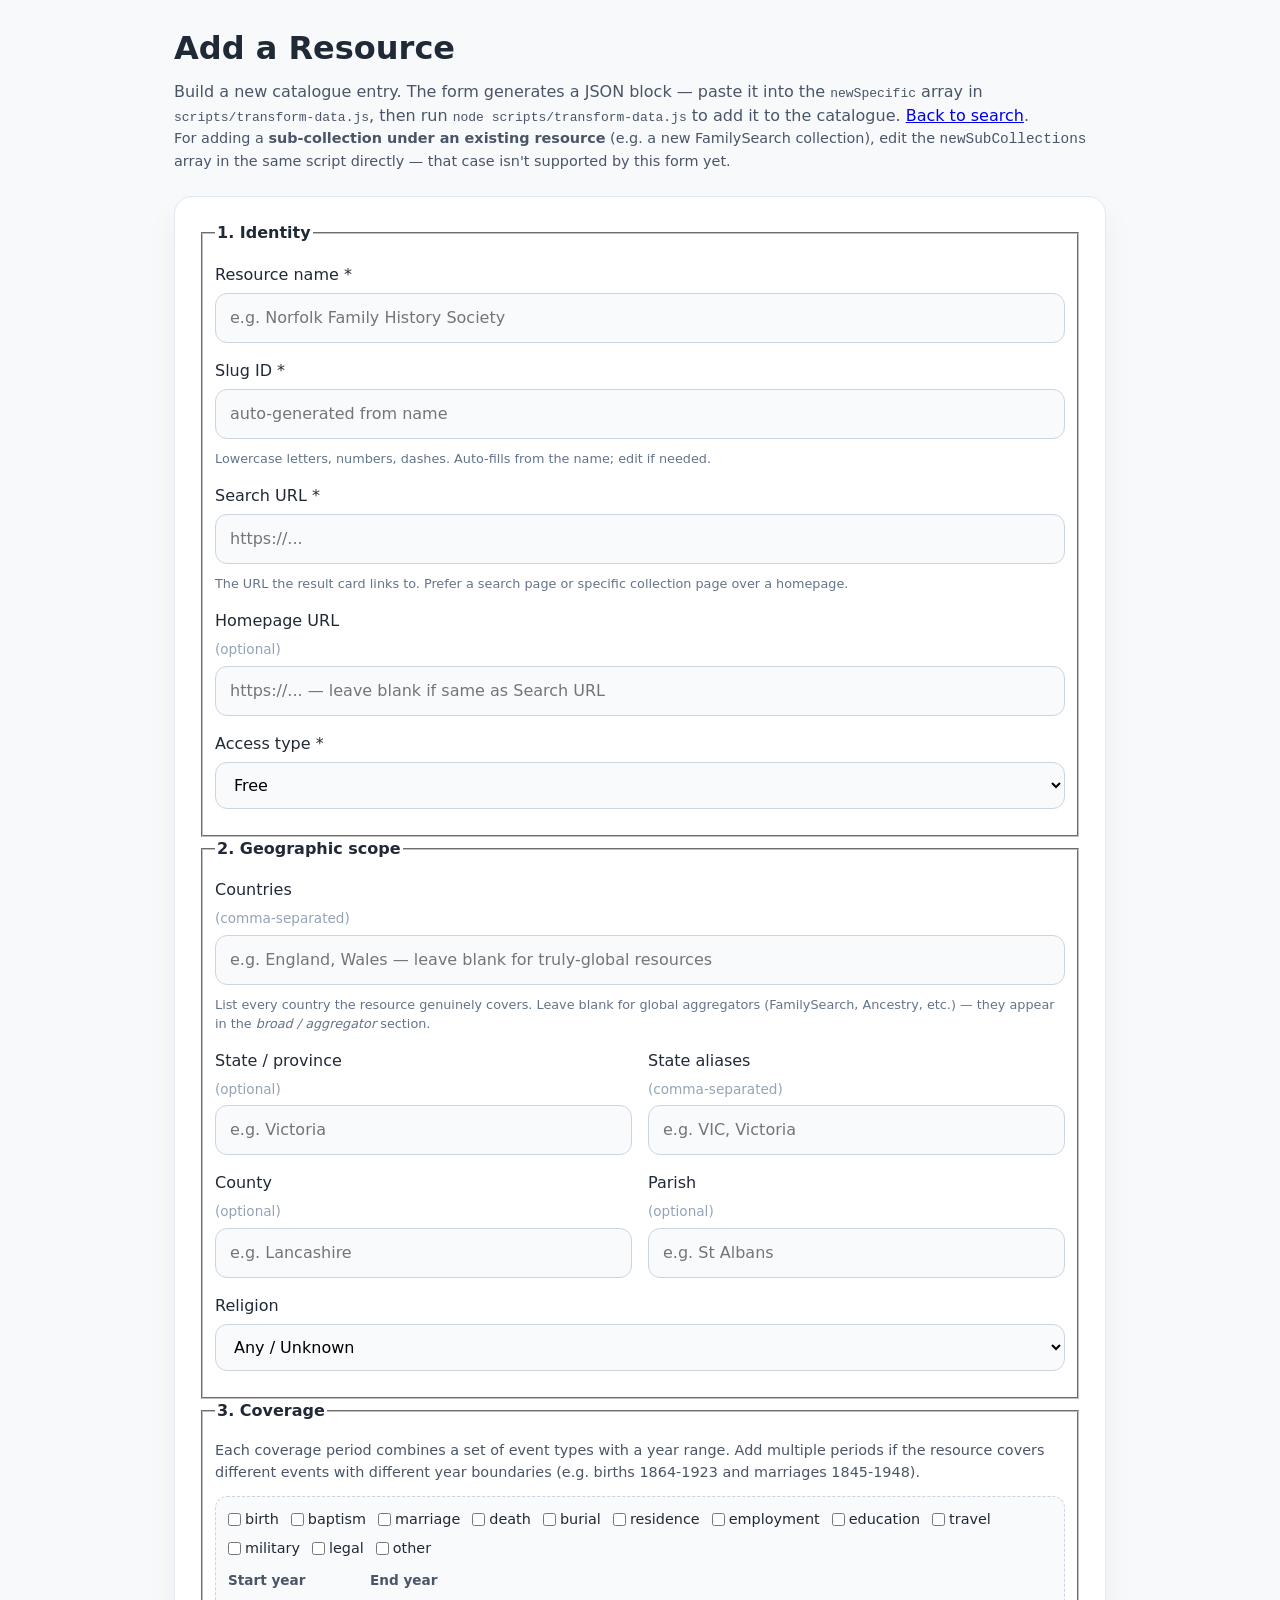
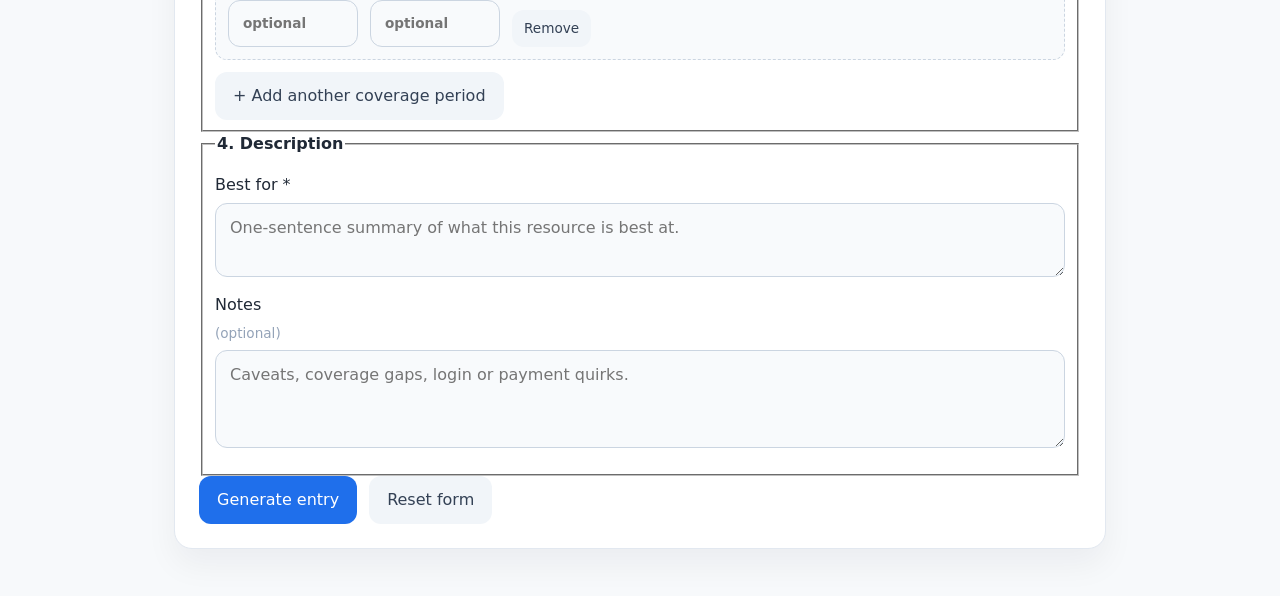
==== ui/add-resource.html @ 8b862670 "new admin UI" ====
<!DOCTYPE html>
<html lang="en">
<head>
  <meta charset="UTF-8" />
  <meta name="viewport" content="width=device-width, initial-scale=1.0" />
  <title>Add Resource — Genealogy Search Guide</title>
  <link rel="stylesheet" href="styles.css" />
</head>
<body>
  <main class="app-shell">
    <header>
      <h1>Add a Resource</h1>
      <p>
        Build a new catalogue entry. The form generates a JSON block — paste it into the
        <code>newSpecific</code> array in <code>scripts/transform-data.js</code>, then run
        <code>node scripts/transform-data.js</code> to add it to the catalogue.
        <a href="index.html">Back to search</a>.
      </p>
      <p class="hint">
        For adding a <strong>sub-collection under an existing resource</strong> (e.g. a new FamilySearch
        collection), edit the <code>newSubCollections</code> array in the same script directly — that case
        isn't supported by this form yet.
      </p>
    </header>

    <form id="add-form" class="panel">
      <fieldset>
        <legend>1. Identity</legend>
        <label>
          Resource name *
          <input id="resourceName" type="text" required placeholder="e.g. Norfolk Family History Society">
        </label>
        <label>
          Slug ID *
          <input id="id" type="text" required pattern="[a-z0-9\-]+" placeholder="auto-generated from name">
          <small>Lowercase letters, numbers, dashes. Auto-fills from the name; edit if needed.</small>
          <small id="id-warning" class="form-warning hidden"></small>
        </label>
        <label>
          Search URL *
          <input id="url" type="url" required placeholder="https://...">
          <small>The URL the result card links to. Prefer a search page or specific collection page over a homepage.</small>
        </label>
        <label>
          Homepage URL <span class="optional">(optional)</span>
          <input id="homeUrl" type="url" placeholder="https://... — leave blank if same as Search URL">
        </label>
        <label>
          Access type *
          <select id="accessType" required>
            <option value="free">Free</option>
            <option value="free-with-login">Free with login</option>
            <option value="freemium">Freemium (some free, some paid)</option>
            <option value="paid">Paid</option>
          </select>
        </label>
      </fieldset>

      <fieldset>
        <legend>2. Geographic scope</legend>
        <label>
          Countries <span class="optional">(comma-separated)</span>
          <input id="countries" type="text" placeholder="e.g. England, Wales — leave blank for truly-global resources">
          <small>List every country the resource genuinely covers. Leave blank for global aggregators (FamilySearch, Ancestry, etc.) — they appear in the <em>broad / aggregator</em> section.</small>
        </label>
        <div class="form-columns-tight">
          <label>
            State / province <span class="optional">(optional)</span>
            <input id="stateProvince" type="text" placeholder="e.g. Victoria">
          </label>
          <label>
            State aliases <span class="optional">(comma-separated)</span>
            <input id="stateAliases" type="text" placeholder="e.g. VIC, Victoria">
          </label>
        </div>
        <div class="form-columns-tight">
          <label>
            County <span class="optional">(optional)</span>
            <input id="county" type="text" placeholder="e.g. Lancashire">
          </label>
          <label>
            Parish <span class="optional">(optional)</span>
            <input id="parish" type="text" placeholder="e.g. St Albans">
          </label>
        </div>
        <label>
          Religion
          <select id="religion">
            <option value="any">Any / Unknown</option>
            <option value="Catholic">Catholic</option>
            <option value="Protestant">Protestant</option>
            <option value="Jewish">Jewish</option>
            <option value="LDS">LDS</option>
            <option value="Orthodox">Orthodox</option>
            <option value="Other">Other</option>
          </select>
        </label>
      </fieldset>

      <fieldset>
        <legend>3. Coverage</legend>
        <p class="hint">Each coverage period combines a set of event types with a year range. Add multiple periods if the resource covers different events with different year boundaries (e.g. births 1864-1923 and marriages 1845-1948).</p>
        <div id="coverage-rows"></div>
        <button type="button" id="add-coverage" class="secondary">+ Add another coverage period</button>
      </fieldset>

      <fieldset>
        <legend>4. Description</legend>
        <label>
          Best for *
          <textarea id="bestFor" rows="2" required placeholder="One-sentence summary of what this resource is best at."></textarea>
        </label>
        <label>
          Notes <span class="optional">(optional)</span>
          <textarea id="notes" rows="3" placeholder="Caveats, coverage gaps, login or payment quirks."></textarea>
        </label>
      </fieldset>

      <div class="actions">
        <button type="submit">Generate entry</button>
        <button type="reset" class="secondary">Reset form</button>
      </div>
    </form>

    <section id="output-section" class="panel hidden">
      <h2>Generated entry</h2>
      <p>
        Paste this object into the <code>newSpecific</code> array near the bottom of
        <code>scripts/transform-data.js</code> (between the existing entries' commas), then run
        <code>node scripts/transform-data.js</code>.
      </p>
      <div class="output-actions">
        <button type="button" id="copy-output">Copy to clipboard</button>
      </div>
      <pre id="output"></pre>
    </section>
  </main>

  <script src="../resources/genealogy-free-resources.js"></script>
  <script src="add-resource.js"></script>
</body>
</html>
---- ui/styles.css ----
:root {
  color-scheme: light;
  font-family: Inter, system-ui, -apple-system, BlinkMacSystemFont, "Segoe UI", sans-serif;
  background: #f7f9fb;
  color: #202936;
  line-height: 1.5;
}

* {
  box-sizing: border-box;
}

body {
  margin: 0;
  min-height: 100vh;
}

.app-shell {
  max-width: 980px;
  margin: 0 auto;
  padding: 24px;
}

header {
  margin-bottom: 24px;
}

h1 {
  margin: 0 0 8px;
  font-size: clamp(2rem, 2.5vw, 2.75rem);
}

p {
  margin: 0;
  color: #4a5568;
}

.panel {
  background: #ffffff;
  border: 1px solid #e2e8f0;
  border-radius: 18px;
  padding: 24px;
  box-shadow: 0 16px 32px rgba(15, 23, 42, 0.05);
  margin-bottom: 24px;
}

.form-columns {
  display: flex;
  gap: 24px;
}

.form-column {
  flex: 1;
}

@media (max-width: 768px) {
  .form-columns {
    flex-direction: column;
  }
}

legend {
  font-weight: 700;
  margin-bottom: 12px;
}

label {
  display: grid;
  gap: 6px;
  margin-bottom: 16px;
}

input,
select,
textarea {
  width: 100%;
  border: 1px solid #cbd5e1;
  border-radius: 12px;
  padding: 12px 14px;
  background: #f8fafc;
  font: inherit;
}

textarea {
  resize: vertical;
}

button {
  border: none;
  border-radius: 12px;
  padding: 12px 18px;
  font: inherit;
  cursor: pointer;
}

button[type="submit"] {
  background: #1f6feb;
  color: white;
}

button[type="submit"]:disabled {
  background: #94a3b8;
  cursor: not-allowed;
}

button.secondary {
  background: #f1f5f9;
  color: #334155;
}

.actions {
  display: flex;
  gap: 12px;
  flex-wrap: wrap;
}

.hidden {
  display: none !important;
}

.results-summary {
  font-weight: 700;
  margin-bottom: 8px;
}

.results-explanation {
  background: #fff7ed;
  border: 1px solid #fcd34d;
  padding: 12px 14px;
  border-radius: 12px;
  margin-bottom: 16px;
  font-size: 0.95rem;
}

.results-explanation:empty {
  display: none;
}

.results-list {
  list-style: none;
  padding: 0;
  margin: 0;
  display: grid;
  gap: 12px;
}

.result-card {
  border: 1px solid #d1d5db;
  border-radius: 14px;
  padding: 14px 16px;
  background: #f8fafc;
}

.result-card.result-free {
  border-left: 4px solid #10b981;
}

.result-card.result-free-with-login {
  border-left: 4px solid #3b82f6;
}

.result-card.result-freemium {
  border-left: 4px solid #f59e0b;
}

.result-card.result-paid {
  border-left: 4px solid #ef4444;
}

.result-head {
  display: flex;
  justify-content: space-between;
  align-items: center;
  gap: 12px;
  margin-bottom: 4px;
}

.result-name {
  font-weight: 700;
  font-size: 1.05rem;
  color: #1f6feb;
  text-decoration: none;
}

.result-name:hover {
  text-decoration: underline;
}

.result-meta {
  display: inline-flex;
  gap: 6px;
  align-items: center;
}

.result-access {
  font-size: 0.8rem;
  text-transform: uppercase;
  letter-spacing: 0.04em;
  color: #4a5568;
  background: #e2e8f0;
  padding: 2px 8px;
  border-radius: 999px;
}

.result-badge {
  font-size: 0.7rem;
  text-transform: uppercase;
  letter-spacing: 0.04em;
  color: #1f6feb;
  background: #dbeafe;
  padding: 2px 8px;
  border-radius: 999px;
}

.result-scope {
  font-size: 0.9rem;
  color: #334155;
  margin-bottom: 2px;
}

.result-coverage {
  font-size: 0.85rem;
  color: #4a5568;
  margin-bottom: 6px;
  font-variant-numeric: tabular-nums;
}

.result-best-for {
  font-size: 0.95rem;
  margin-bottom: 4px;
}

.result-notes {
  font-size: 0.85rem;
  color: #4a5568;
}

.results-general {
  margin-top: 16px;
  padding-top: 12px;
  border-top: 1px dashed #cbd5e1;
}

.results-general[open] {
  padding-top: 8px;
}

.results-general summary {
  cursor: pointer;
  font-weight: 600;
  color: #4a5568;
  padding: 8px 0;
  list-style: revert;
  user-select: none;
}

.results-general summary:hover {
  color: #1f6feb;
}

.results-general[open] summary::after {
  content: ' (click to collapse)';
  font-weight: 400;
  font-size: 0.85rem;
  color: #94a3b8;
}

.results-general .results-list {
  margin-top: 12px;
  opacity: 0.92;
}

.results-general .result-card {
  background: #f1f5f9;
}

/* --- add-resource.html ---------------------------------------------------- */

.optional {
  color: #94a3b8;
  font-weight: 400;
  font-size: 0.85rem;
}

label small {
  display: block;
  font-size: 0.8rem;
  color: #64748b;
  margin-top: 4px;
  font-weight: 400;
}

label small.form-warning {
  color: #b91c1c;
  font-weight: 600;
}

.form-columns-tight {
  display: flex;
  gap: 16px;
}

.form-columns-tight label {
  flex: 1;
}

@media (max-width: 640px) {
  .form-columns-tight {
    flex-direction: column;
    gap: 0;
  }
}

.hint {
  color: #4a5568;
  font-size: 0.9rem;
  margin: 0 0 12px;
}

.coverage-row {
  border: 1px dashed #cbd5e1;
  border-radius: 12px;
  padding: 12px;
  margin-bottom: 12px;
  background: #f8fafc;
}

.coverage-events {
  display: flex;
  flex-wrap: wrap;
  gap: 8px 12px;
  margin-bottom: 10px;
}

.event-checkbox {
  display: inline-flex;
  align-items: center;
  gap: 4px;
  margin: 0;
  font-weight: 500;
  font-size: 0.9rem;
}

.event-checkbox input {
  width: auto;
  margin: 0;
}

.coverage-years {
  display: flex;
  gap: 12px;
  align-items: flex-end;
  flex-wrap: wrap;
}

.inline-label {
  display: inline-flex;
  flex-direction: column;
  margin: 0;
  font-size: 0.85rem;
  font-weight: 600;
  color: #4a5568;
}

.inline-label input {
  width: 130px;
  margin-top: 4px;
}

.remove-coverage {
  background: #fee2e2;
  color: #991b1b;
  font-size: 0.85rem;
  padding: 8px 12px;
}

#output {
  background: #0f172a;
  color: #e2e8f0;
  padding: 14px 16px;
  border-radius: 12px;
  font-family: ui-monospace, "SF Mono", Menlo, Consolas, monospace;
  font-size: 0.85rem;
  overflow-x: auto;
  white-space: pre;
}

.output-actions {
  margin-bottom: 12px;
}

#copy-output {
  background: #10b981;
  color: white;
}

#copy-output:disabled {
  background: #6ee7b7;
  cursor: default;
}

/* --- main page header link to add-resource ------------------------------- */

.header-link {
  display: inline-block;
  margin-left: 8px;
  font-size: 0.95rem;
  color: #1f6feb;
  text-decoration: none;
}

.header-link:hover {
  text-decoration: underline;
}

.note-panel ul {
  padding-left: 18px;
}

.note-panel li {
  margin-bottom: 10px;
}

@media (max-width: 640px) {
  .actions {
    flex-direction: column;
  }
  .result-head {
    flex-direction: column;
    align-items: flex-start;
  }
}
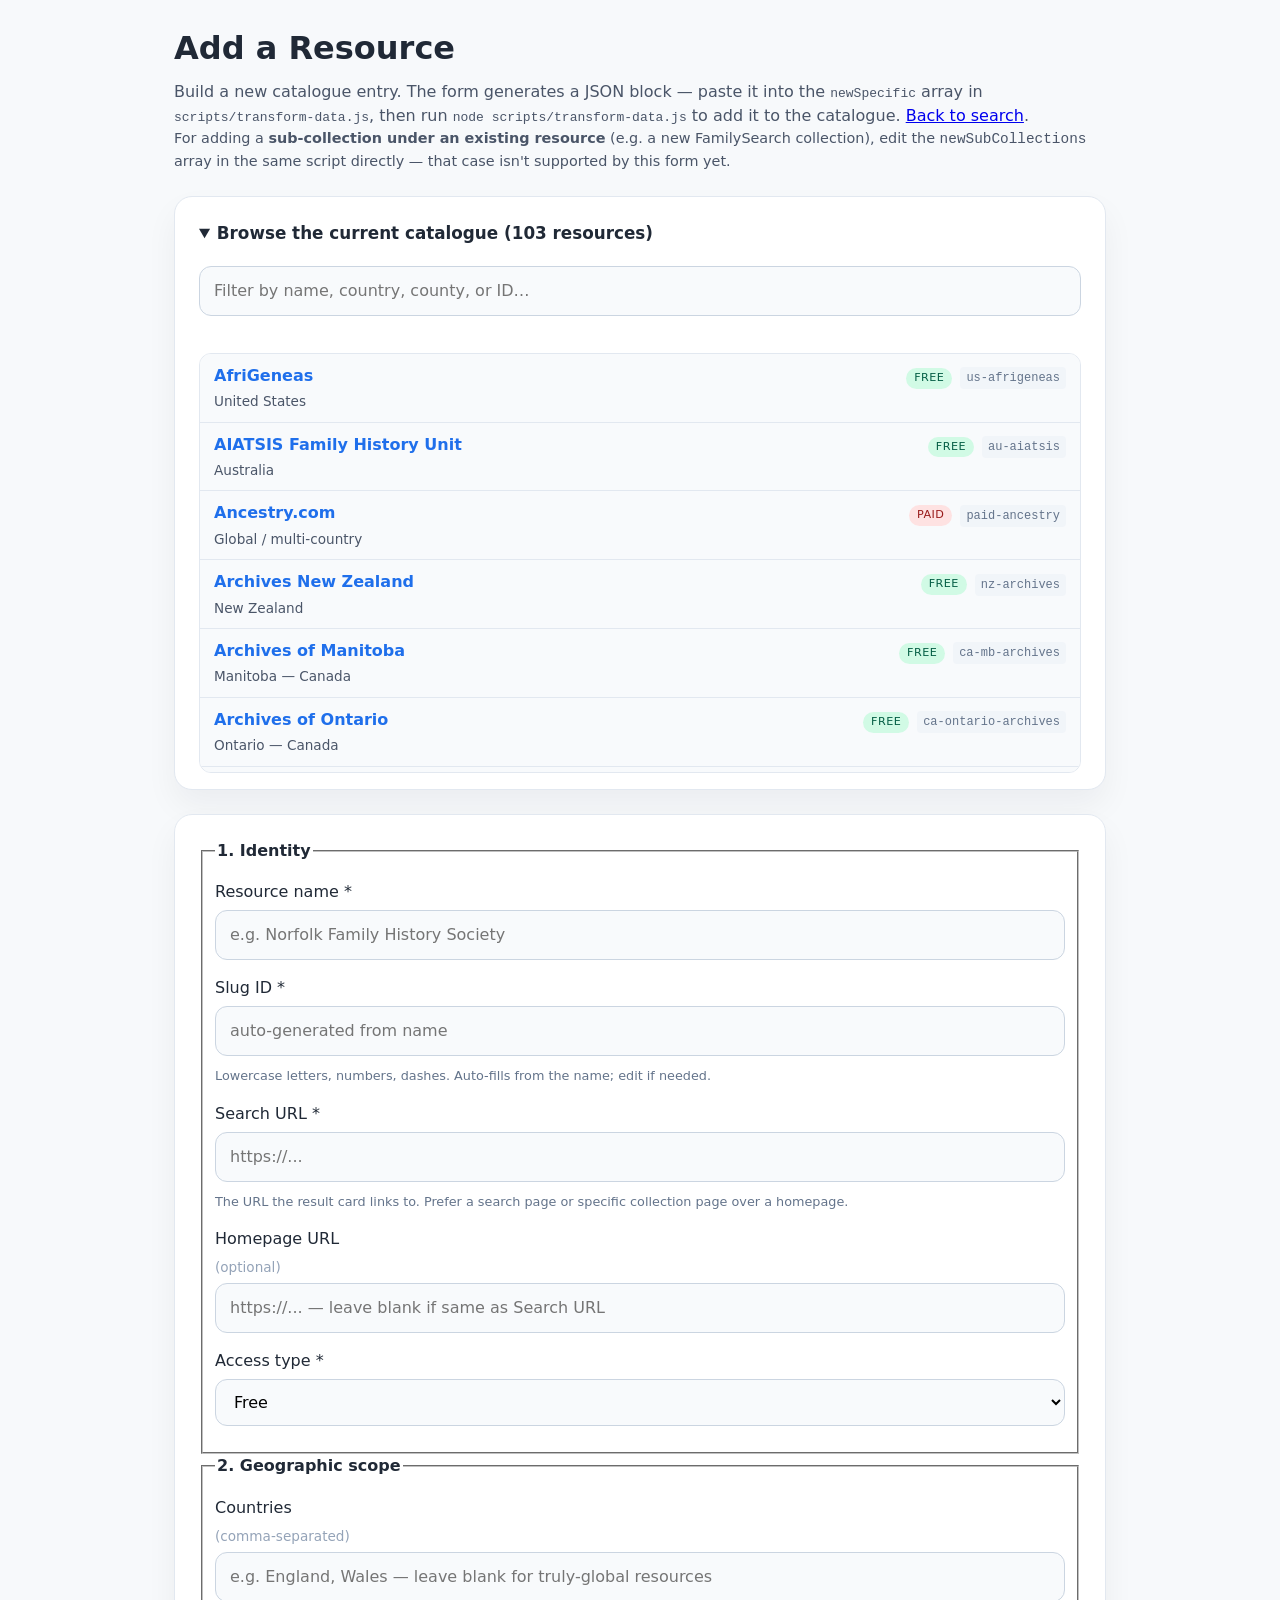
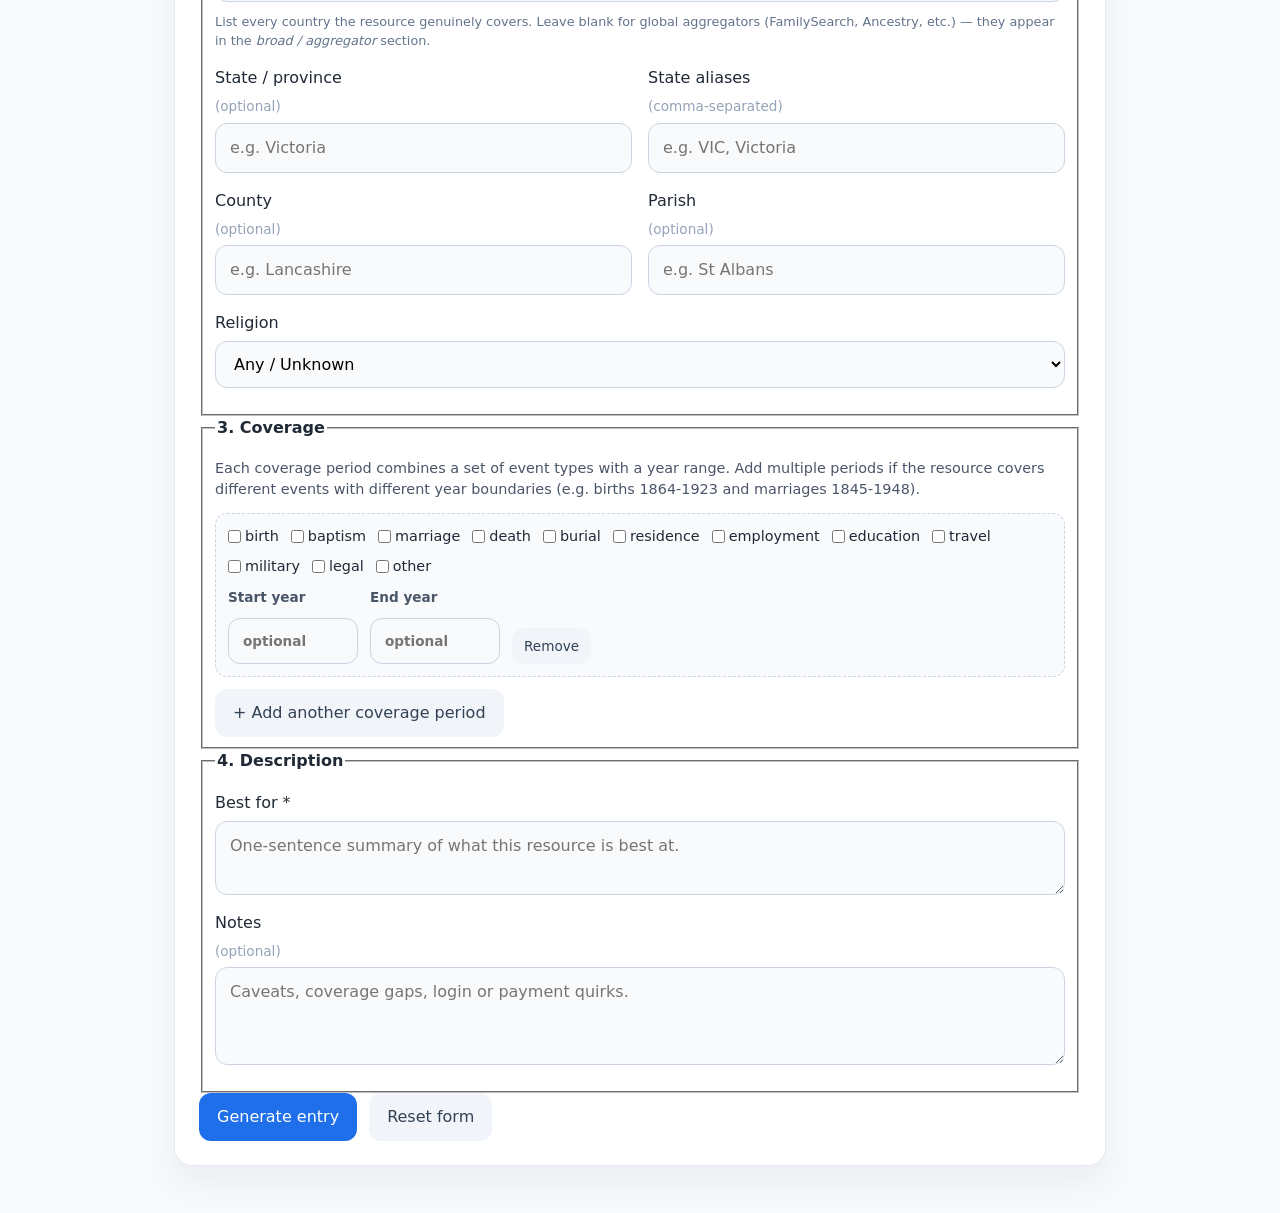
==== commit db796697: "add existing resources to admin panel" ====
--- a/ui/add-resource.html
+++ b/ui/add-resource.html
@@ -22,6 +22,15 @@
         isn't supported by this form yet.
       </p>
     </header>
+
+    <details id="catalogue-browser" class="panel catalogue-browser" open>
+      <summary>Browse the current catalogue (<span id="catalogue-count">0</span> resources)</summary>
+      <div class="catalogue-content">
+        <input type="search" id="catalogue-filter" placeholder="Filter by name, country, county, or ID…" autocomplete="off">
+        <div id="catalogue-meta" class="catalogue-meta"></div>
+        <ul id="catalogue-list" class="catalogue-list"></ul>
+      </div>
+    </details>
 
     <form id="add-form" class="panel">
       <fieldset>
--- a/ui/styles.css
+++ b/ui/styles.css
@@ -413,6 +413,164 @@
   text-decoration: underline;
 }
 
+/* --- catalogue browser on add-resource.html ------------------------------ */
+
+.catalogue-browser {
+  padding: 16px 24px;
+}
+
+.catalogue-browser > summary {
+  cursor: pointer;
+  font-weight: 700;
+  font-size: 1.05rem;
+  padding: 8px 0;
+  list-style: revert;
+  user-select: none;
+}
+
+.catalogue-browser > summary:hover {
+  color: #1f6feb;
+}
+
+.catalogue-content {
+  margin-top: 12px;
+}
+
+.catalogue-content > input[type="search"] {
+  margin-bottom: 8px;
+}
+
+.catalogue-meta {
+  font-size: 0.85rem;
+  color: #64748b;
+  margin: 4px 0 8px;
+  min-height: 1.2em;
+}
+
+.catalogue-list {
+  list-style: none;
+  padding: 0;
+  margin: 0;
+  max-height: 420px;
+  overflow-y: auto;
+  border: 1px solid #e2e8f0;
+  border-radius: 12px;
+  background: #f8fafc;
+}
+
+.catalogue-item {
+  padding: 10px 14px;
+  border-bottom: 1px solid #e2e8f0;
+}
+
+.catalogue-item:last-child {
+  border-bottom: none;
+}
+
+.catalogue-empty {
+  padding: 16px;
+  text-align: center;
+  color: #94a3b8;
+  font-style: italic;
+}
+
+.cat-row {
+  display: flex;
+  justify-content: space-between;
+  align-items: baseline;
+  gap: 12px;
+  flex-wrap: wrap;
+}
+
+.cat-name {
+  font-weight: 600;
+  color: #1f6feb;
+  text-decoration: none;
+}
+
+.cat-name:hover {
+  text-decoration: underline;
+}
+
+.cat-meta {
+  display: inline-flex;
+  gap: 8px;
+  align-items: center;
+}
+
+.cat-access {
+  font-size: 0.7rem;
+  text-transform: uppercase;
+  letter-spacing: 0.04em;
+  color: #4a5568;
+  background: #e2e8f0;
+  padding: 2px 8px;
+  border-radius: 999px;
+}
+
+.cat-access-paid {
+  background: #fee2e2;
+  color: #991b1b;
+}
+
+.cat-access-free {
+  background: #d1fae5;
+  color: #065f46;
+}
+
+.cat-id {
+  font-family: ui-monospace, "SF Mono", Menlo, Consolas, monospace;
+  font-size: 0.75rem;
+  color: #64748b;
+  background: #f1f5f9;
+  padding: 2px 6px;
+  border-radius: 4px;
+}
+
+.cat-scope {
+  font-size: 0.85rem;
+  color: #4a5568;
+  margin-top: 2px;
+}
+
+.cat-subcollections {
+  list-style: none;
+  padding: 4px 0 0;
+  margin: 6px 0 0 4px;
+  font-size: 0.85rem;
+  color: #4a5568;
+}
+
+.cat-sub-item {
+  padding: 3px 0 3px 10px;
+  border-left: 2px solid #cbd5e1;
+  margin-bottom: 2px;
+  display: flex;
+  flex-wrap: wrap;
+  gap: 4px 8px;
+  align-items: baseline;
+}
+
+.cat-sub-name {
+  font-weight: 500;
+  color: #334155;
+}
+
+.cat-sub-meta {
+  font-size: 0.78rem;
+  color: #64748b;
+  font-variant-numeric: tabular-nums;
+}
+
+.cat-sub-id {
+  font-family: ui-monospace, "SF Mono", Menlo, Consolas, monospace;
+  font-size: 0.7rem;
+  color: #94a3b8;
+  background: #f1f5f9;
+  padding: 1px 5px;
+  border-radius: 4px;
+}
+
 .note-panel ul {
   padding-left: 18px;
 }
